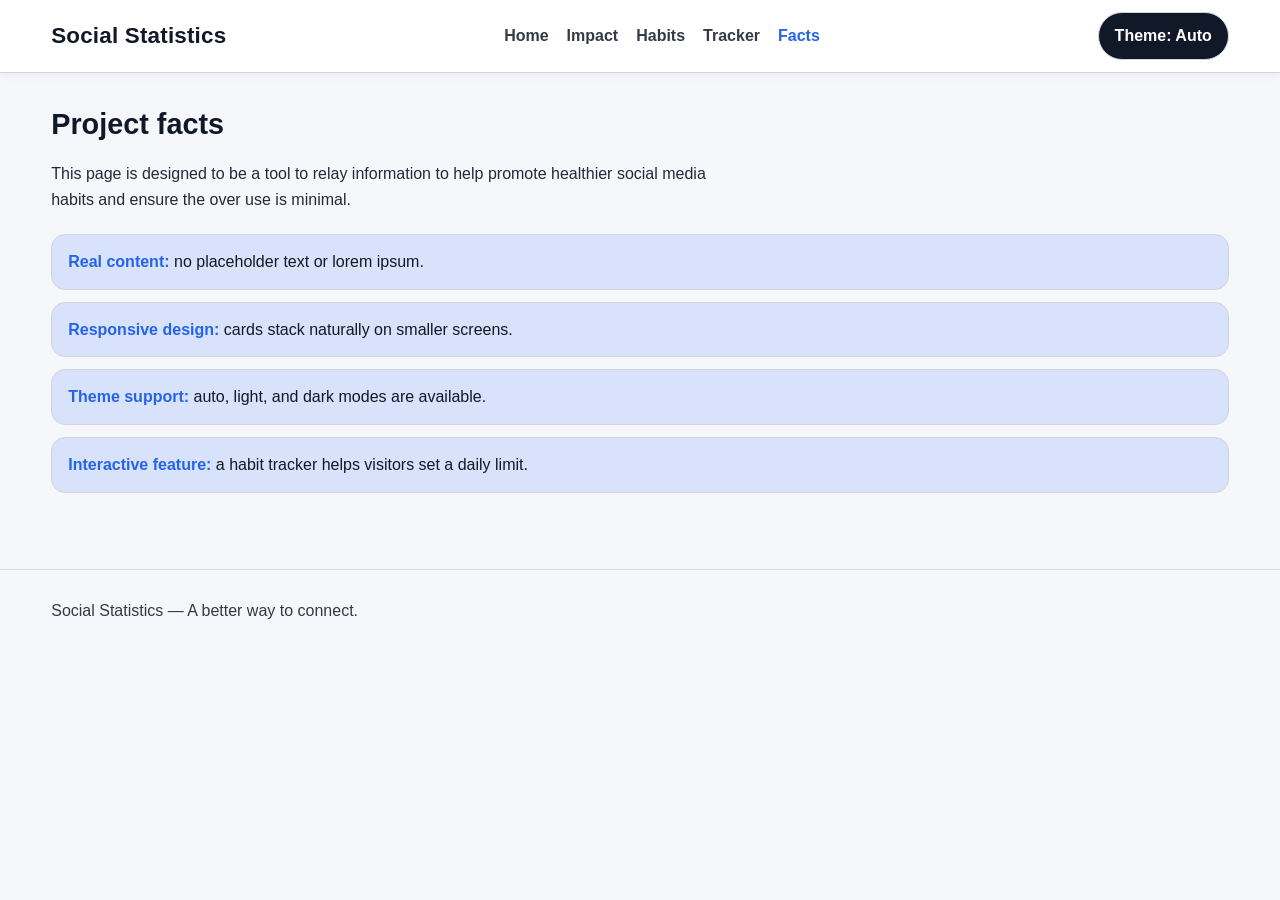
==== facts.html @ 0a50eb0d "Full Combine" ====
<html lang="en">
<head>
  <meta charset="UTF-8" />
  <meta name="viewport" content="width=device-width, initial-scale=1.0" />
  <title>Social Statistics | Facts</title>
  <link rel="stylesheet" href="style.css" />
</head>
<body>
  <header class="topbar">
    <div class="container topbar-inner">
      <div class="brand"><a href="index.html">Social Statistics</a></div>
      <nav class="nav" aria-label="Primary">
        <a href="index.html">Home</a>
        <a href="impact.html">Impact</a>
        <a href="habits.html">Habits</a>
        <a href="tracker.html">Tracker</a>
        <a class="active" href="facts.html">Facts</a>
      </nav>
      <button id="theme-toggle" class="theme-toggle" type="button" aria-pressed="false"><span id="theme-text">Theme: Auto</span></button>
    </div>
  </header>
  <main>
    <section class="section">
      <div class="container">
        <h2 class="section-title">Project facts</h2>
        <p class="section-copy">This page is designed to be a tool to relay information to help promote healthier social media habits and ensure the over use is minimal.</p>
        <div class="stats-list">
          <div class="stats-item"><span class="highlight">Real content:</span> no placeholder text or lorem ipsum.</div>
          <div class="stats-item"><span class="highlight">Responsive design:</span> cards stack naturally on smaller screens.</div>
          <div class="stats-item"><span class="highlight">Theme support:</span> auto, light, and dark modes are available.</div>
          <div class="stats-item"><span class="highlight">Interactive feature:</span> a habit tracker helps visitors set a daily limit.</div>
        </div>
      </div>
    </section>
  </main>
  <footer class="footer"><div class="container"><p>Social Statistics — A better way to connect.</p></div></footer>
  <script src="script.js"></script>
</body>
</html>
---- style.css ----
* { margin: 0; padding: 0; box-sizing: border-box; }
:root {
  color-scheme: light dark;
  --bg: #f6f7fb; --text: #111827; --card: #ffffff; --border: #d1d5db;
  --accent: #2563eb; --accent-2: #7c3aed; --button-bg: #111827; --button-text: #ffffff;
  --shadow: 0 10px 30px rgba(0, 0, 0, 0.08); --hero-bg: linear-gradient(135deg, #667eea 0%, #764ba2 100%);
  --hero-text: #ffffff;
}
:root[data-theme="dark"] {
  --bg: #0f172a; --text: #e5e7eb; --card: #111827; --border: #334155;
  --accent: #60a5fa; --accent-2: #a78bfa; --button-bg: #e5e7eb; --button-text: #111827;
  --shadow: 0 10px 30px rgba(0, 0, 0, 0.3); --hero-bg: linear-gradient(135deg, #1e293b 0%, #0f172a 100%);
  --hero-text: #ffffff;
}
body { min-height: 100vh; font-family: Arial, sans-serif; background: var(--bg); color: var(--text); line-height: 1.6; transition: background-color 0.25s ease, color 0.25s ease; }
a { color: inherit; }
.container { width: min(1200px, 92vw); margin: 0 auto; }
.topbar { position: sticky; top: 0; z-index: 1000; border-bottom: 1px solid var(--border); background: color-mix(in srgb, var(--card) 92%, transparent); backdrop-filter: blur(10px); box-shadow: 0 2px 10px rgba(0, 0, 0, 0.06); }
.topbar-inner { min-height: 72px; display: flex; align-items: center; justify-content: space-between; gap: 16px; }
.brand a { text-decoration: none; color: var(--text); font-size: 1.4rem; font-weight: 800; letter-spacing: 0.2px; }
.brand a:hover { color: var(--accent); }
.nav { display: flex; align-items: center; gap: 18px; flex-wrap: wrap; }
.nav a { text-decoration: none; color: var(--text); font-weight: 600; opacity: 0.85; }
.nav a:hover, .nav a.active { color: var(--accent); opacity: 1; }
.theme-toggle { display: inline-flex; align-items: center; gap: 10px; border: 1px solid var(--border); border-radius: 999px; padding: 10px 16px; background: var(--button-bg); color: var(--button-text); cursor: pointer; font: inherit; font-weight: 700; transition: transform 0.15s ease, background-color 0.25s ease, color 0.25s ease; }
.theme-toggle:hover { transform: translateY(-1px); }
.theme-toggle:focus-visible, .goal-input:focus-visible, .save-goal:focus-visible { outline: 3px solid var(--accent); outline-offset: 3px; }
.section { padding: 28px 0 56px; }
.section-title { font-size: 1.8rem; margin-bottom: 14px; }
.section-copy { max-width: 75ch; margin-bottom: 22px; opacity: 0.92; }
.grid { display: grid; grid-template-columns: repeat(auto-fit, minmax(220px, 1fr)); gap: 18px; }
.card, .tracker-card { background: color-mix(in srgb, var(--card) 94%, transparent); color: var(--text); border: 1px solid var(--border); border-radius: 24px; padding: 40px; box-shadow: var(--shadow); }
.card h3 { margin-bottom: 10px; font-size: 1.15rem; }
.card p { opacity: 0.92; }
.highlight { color: var(--accent); font-weight: 700; }
.stats-list { display: grid; gap: 12px; margin-top: 14px; }
.stats-item { padding: 14px 16px; border-radius: 14px; background: color-mix(in srgb, var(--card) 82%, var(--accent) 18%); border: 1px solid var(--border); }
.footer { padding: 28px 0 42px; border-top: 1px solid var(--border); margin-top: 20px; opacity: 0.85; }
.tracker-wrap { display: grid; grid-template-columns: 1.2fr 0.8fr; gap: 18px; align-items: start; }
.goal-form { display: grid; gap: 14px; margin-top: 16px; }
.goal-row { display: flex; gap: 12px; flex-wrap: wrap; align-items: center; }
.goal-input { flex: 1 1 220px; padding: 12px 14px; border-radius: 12px; border: 1px solid var(--border); background: var(--bg); color: var(--text); font: inherit; }
.save-goal { border: 1px solid var(--border); border-radius: 12px; padding: 12px 16px; background: var(--accent); color: #fff; cursor: pointer; font: inherit; font-weight: 700; }
.save-goal:hover { filter: brightness(1.04); }
.meter { height: 14px; border-radius: 999px; background: color-mix(in srgb, var(--card) 72%, var(--border) 28%); overflow: hidden; border: 1px solid var(--border); }
.meter > span { display: block; height: 100%; width: 0%; background: linear-gradient(90deg, var(--accent), var(--accent-2)); transition: width 0.25s ease; }
.tracker-status { margin-top: 10px; font-weight: 700; }
.tracker-note { margin-top: 8px; opacity: 0.92; }
@media (max-width: 900px) { .tracker-wrap { grid-template-columns: 1fr; } }
@media (max-width: 720px) {
  .topbar-inner { align-items: flex-start; flex-direction: column; padding: 14px 0; }
  .nav { gap: 12px; }
  .tracker-card { padding: 22px; }
}
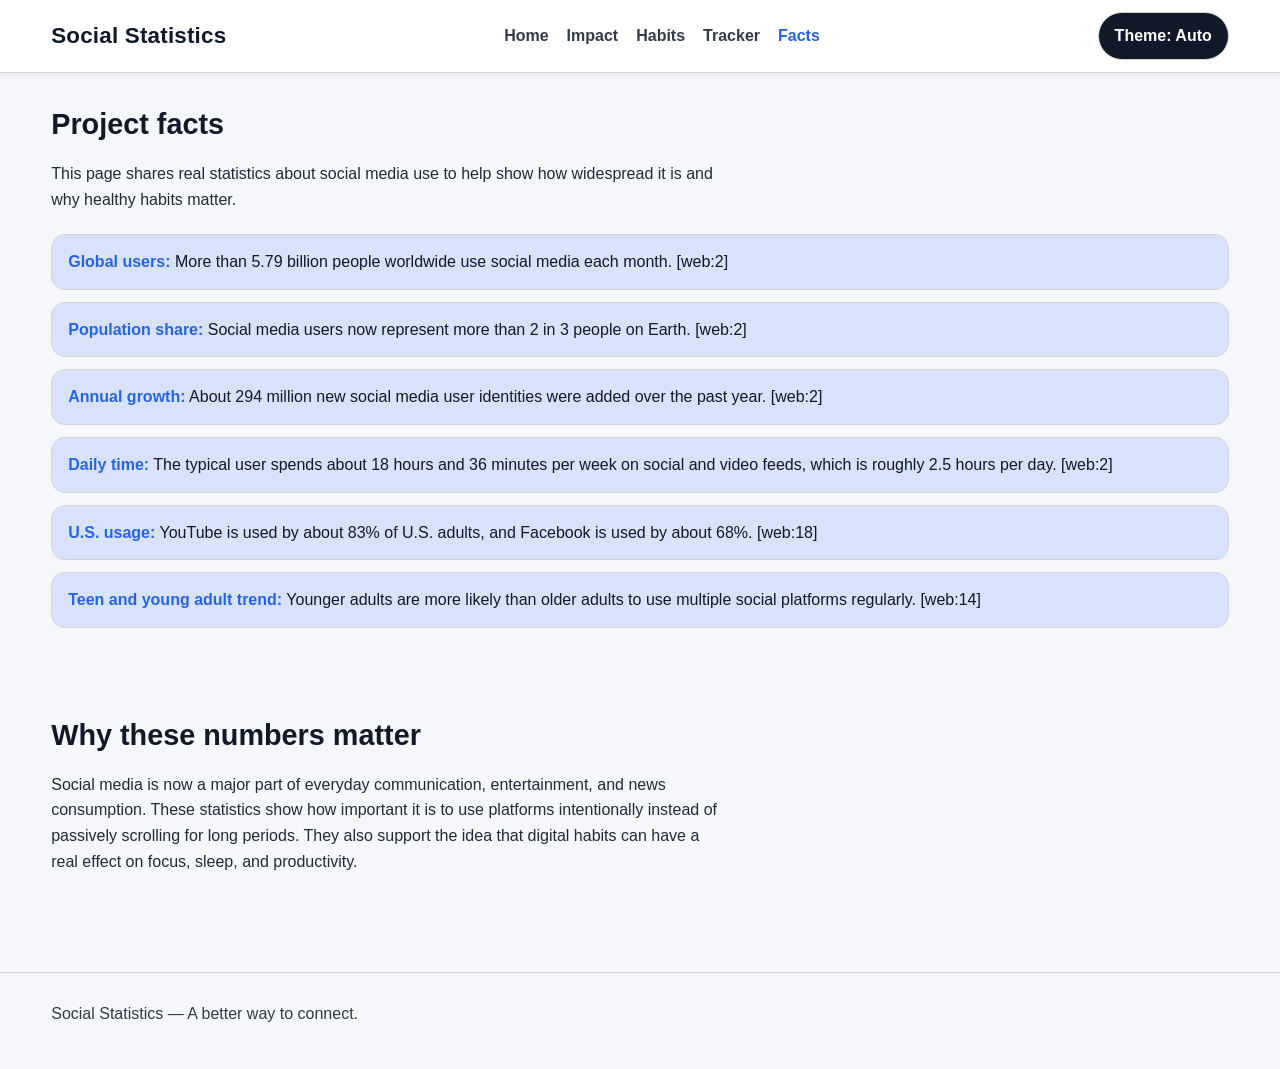
==== commit 69431942: "Updated facts page" ====
--- a/facts.html
+++ b/facts.html
@@ -16,24 +16,65 @@
         <a href="tracker.html">Tracker</a>
         <a class="active" href="facts.html">Facts</a>
       </nav>
-      <button id="theme-toggle" class="theme-toggle" type="button" aria-pressed="false"><span id="theme-text">Theme: Auto</span></button>
+      <button id="theme-toggle" class="theme-toggle" type="button" aria-pressed="false">
+        <span id="theme-text">Theme: Auto</span>
+      </button>
     </div>
   </header>
+
   <main>
     <section class="section">
       <div class="container">
         <h2 class="section-title">Project facts</h2>
-        <p class="section-copy">This page is designed to be a tool to relay information to help promote healthier social media habits and ensure the over use is minimal.</p>
+        <p class="section-copy">
+          This page shares real statistics about social media use to help show how widespread it is and why healthy habits matter.
+        </p>
+
         <div class="stats-list">
-          <div class="stats-item"><span class="highlight">Real content:</span> no placeholder text or lorem ipsum.</div>
-          <div class="stats-item"><span class="highlight">Responsive design:</span> cards stack naturally on smaller screens.</div>
-          <div class="stats-item"><span class="highlight">Theme support:</span> auto, light, and dark modes are available.</div>
-          <div class="stats-item"><span class="highlight">Interactive feature:</span> a habit tracker helps visitors set a daily limit.</div>
+          <div class="stats-item">
+            <span class="highlight">Global users:</span>
+            More than 5.79 billion people worldwide use social media each month. [web:2]
+          </div>
+          <div class="stats-item">
+            <span class="highlight">Population share:</span>
+            Social media users now represent more than 2 in 3 people on Earth. [web:2]
+          </div>
+          <div class="stats-item">
+            <span class="highlight">Annual growth:</span>
+            About 294 million new social media user identities were added over the past year. [web:2]
+          </div>
+          <div class="stats-item">
+            <span class="highlight">Daily time:</span>
+            The typical user spends about 18 hours and 36 minutes per week on social and video feeds, which is roughly 2.5 hours per day. [web:2]
+          </div>
+          <div class="stats-item">
+            <span class="highlight">U.S. usage:</span>
+            YouTube is used by about 83% of U.S. adults, and Facebook is used by about 68%. [web:18]
+          </div>
+          <div class="stats-item">
+            <span class="highlight">Teen and young adult trend:</span>
+            Younger adults are more likely than older adults to use multiple social platforms regularly. [web:14]
+          </div>
         </div>
       </div>
     </section>
+
+    <section class="section">
+      <div class="container">
+        <h2 class="section-title">Why these numbers matter</h2>
+        <p class="section-copy">
+          Social media is now a major part of everyday communication, entertainment, and news consumption. These statistics show how important it is to use platforms intentionally instead of passively scrolling for long periods. They also support the idea that digital habits can have a real effect on focus, sleep, and productivity.
+        </p>
+      </div>
+    </section>
   </main>
-  <footer class="footer"><div class="container"><p>Social Statistics — A better way to connect.</p></div></footer>
+
+  <footer class="footer">
+    <div class="container">
+      <p>Social Statistics — A better way to connect.</p>
+    </div>
+  </footer>
+
   <script src="script.js"></script>
 </body>
 </html>
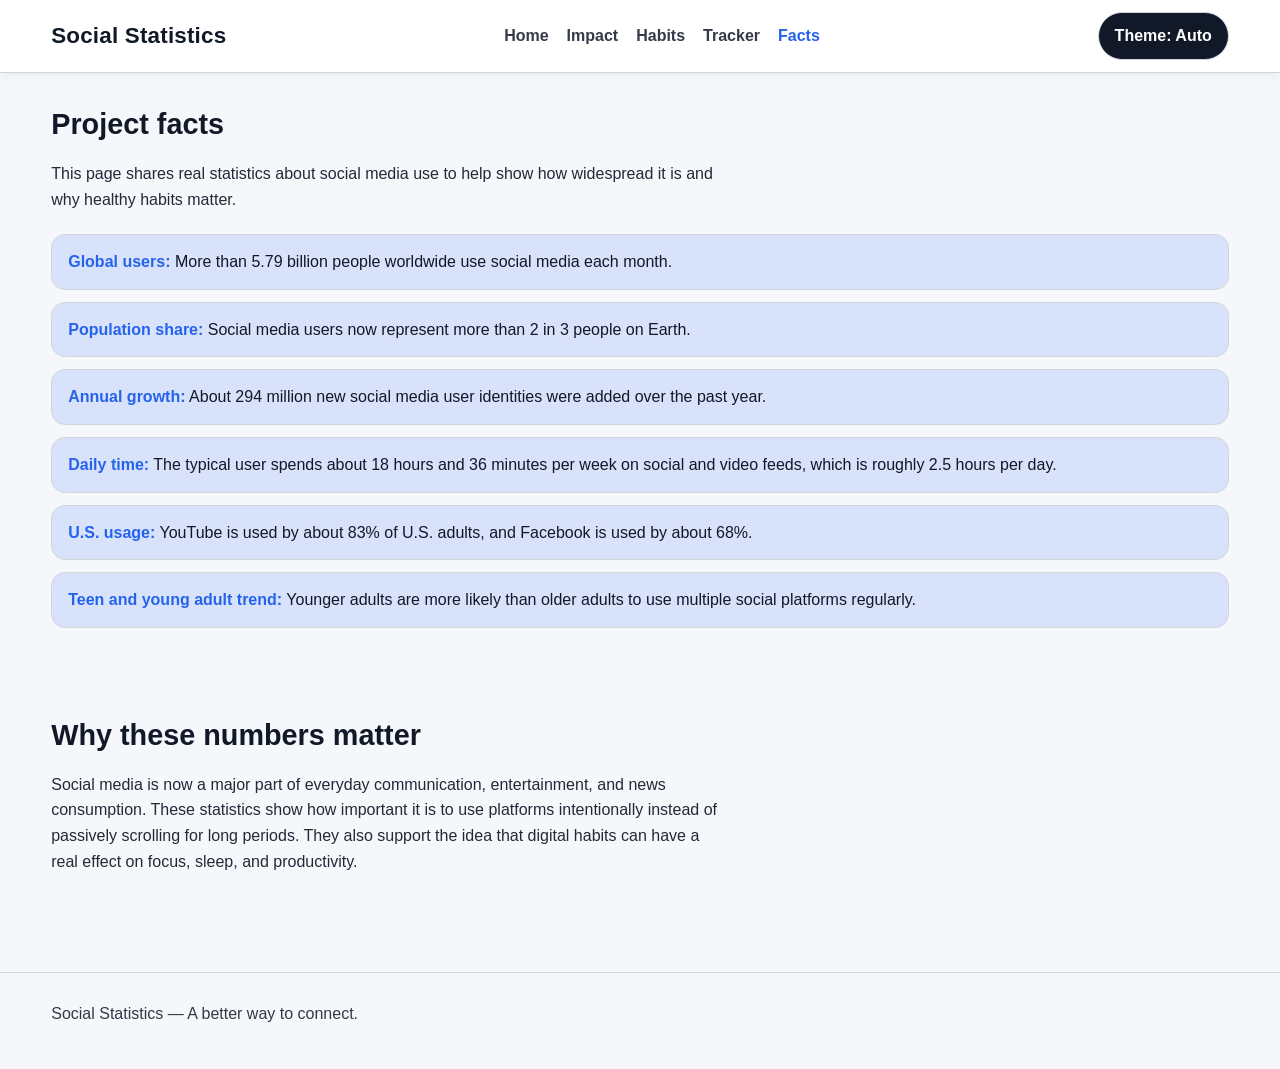
==== commit 5478dafd: "Update" ====
--- a/facts.html
+++ b/facts.html
@@ -33,27 +33,27 @@
         <div class="stats-list">
           <div class="stats-item">
             <span class="highlight">Global users:</span>
-            More than 5.79 billion people worldwide use social media each month. [web:2]
+            More than 5.79 billion people worldwide use social media each month.
           </div>
           <div class="stats-item">
             <span class="highlight">Population share:</span>
-            Social media users now represent more than 2 in 3 people on Earth. [web:2]
+            Social media users now represent more than 2 in 3 people on Earth. 
           </div>
           <div class="stats-item">
             <span class="highlight">Annual growth:</span>
-            About 294 million new social media user identities were added over the past year. [web:2]
+            About 294 million new social media user identities were added over the past year.
           </div>
           <div class="stats-item">
             <span class="highlight">Daily time:</span>
-            The typical user spends about 18 hours and 36 minutes per week on social and video feeds, which is roughly 2.5 hours per day. [web:2]
+            The typical user spends about 18 hours and 36 minutes per week on social and video feeds, which is roughly 2.5 hours per day.
           </div>
           <div class="stats-item">
             <span class="highlight">U.S. usage:</span>
-            YouTube is used by about 83% of U.S. adults, and Facebook is used by about 68%. [web:18]
+            YouTube is used by about 83% of U.S. adults, and Facebook is used by about 68%.
           </div>
           <div class="stats-item">
             <span class="highlight">Teen and young adult trend:</span>
-            Younger adults are more likely than older adults to use multiple social platforms regularly. [web:14]
+            Younger adults are more likely than older adults to use multiple social platforms regularly.
           </div>
         </div>
       </div>
